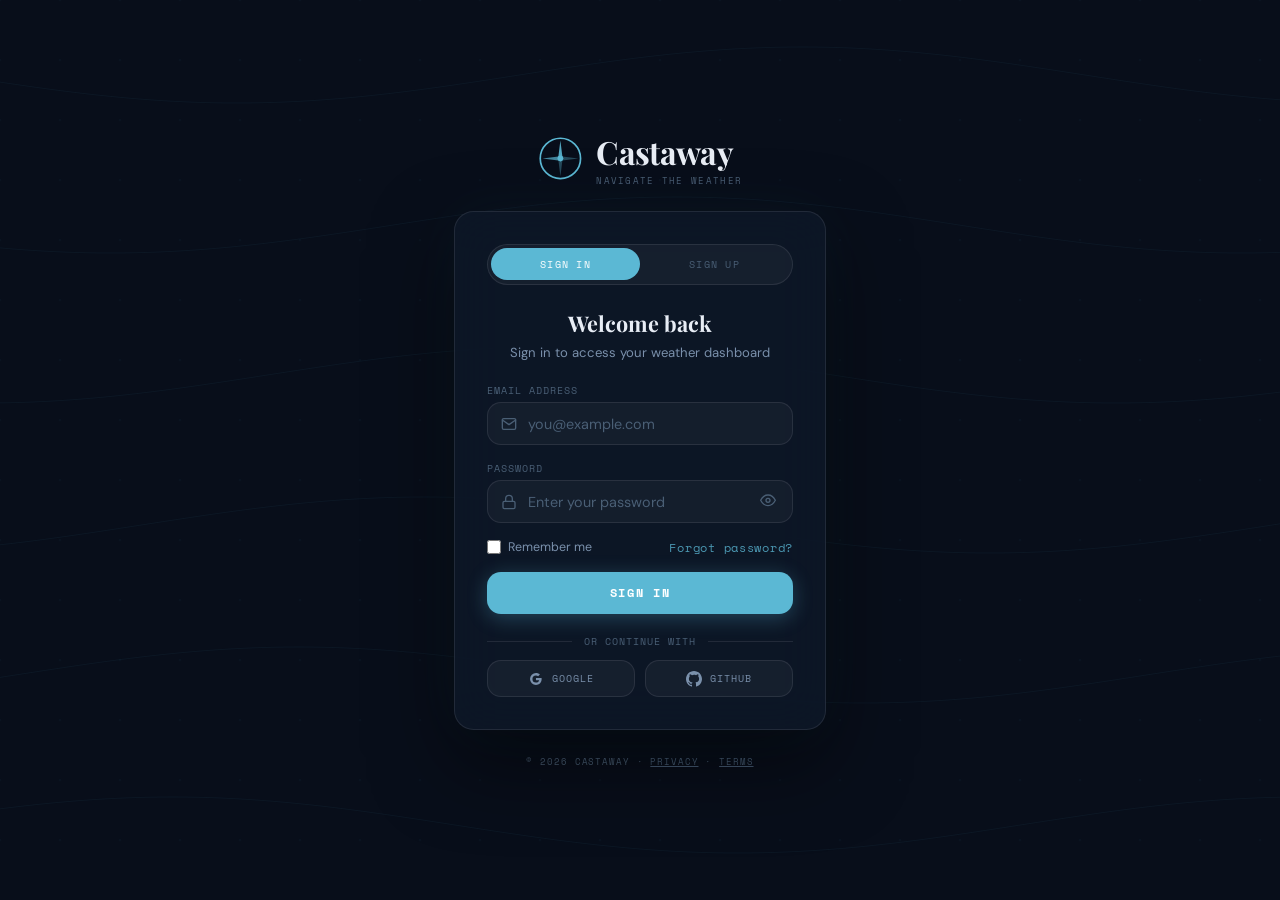
==== auth.html @ 6c0bb8aa "first commit" ====
<!DOCTYPE html>
<html lang="en">
<head>
  <meta charset="UTF-8"/>
  <meta name="viewport" content="width=device-width, initial-scale=1.0"/>
  <title>Castaway — Sign In</title>
  <link rel="preconnect" href="https://fonts.googleapis.com"/>
  <link rel="preconnect" href="https://fonts.gstatic.com" crossorigin/>
  <link href="https://fonts.googleapis.com/css2?family=Playfair+Display:ital,wght@0,400;0,700;1,400&family=Space+Mono:wght@400;700&family=DM+Sans:wght@300;400;500&display=swap" rel="stylesheet"/>
  <style>
    /* ── Variables ── */
    :root {
      --bg:          #080e1a;
      --bg-card:     #0d1829;
      --glass:       rgba(255,255,255,0.04);
      --border:      rgba(255,255,255,0.09);
      --border-focus:rgba(91,184,212,0.6);
      --text:        #e8edf5;
      --text-sub:    #7a90ab;
      --text-muted:  #4a5f75;
      --accent:      #5bb8d4;
      --accent-h:    #4aa8c4;
      --danger:      #e06c75;
      --success:     #4ec9a0;
      --radius:      0.875rem;
      --mono:        'Space Mono', monospace;
      --display:     'Playfair Display', serif;
      --body:        'DM Sans', sans-serif;
    }

    *, *::before, *::after { box-sizing: border-box; margin: 0; padding: 0; }

    body {
      background: var(--bg);
      color: var(--text);
      font-family: var(--body);
      min-height: 100vh;
      display: flex;
      align-items: center;
      justify-content: center;
      overflow: hidden;
    }

    /* ── Animated canvas ── */
    #bg-canvas { position: fixed; inset: 0; z-index: 0; pointer-events: none; }

    /* ── Auth wrapper ── */
    .auth-wrap {
      position: relative; z-index: 10;
      width: 100%; max-width: 420px;
      padding: 1.5rem;
      display: flex; flex-direction: column; gap: 1.5rem;
    }

    /* ── Logo ── */
    .auth-logo {
      display: flex; align-items: center; justify-content: center; gap: 0.85rem;
      text-decoration: none;
    }
    .auth-logo svg {
      width: 2.8rem; height: 2.8rem;
      color: var(--accent);
      animation: spin 30s linear infinite;
      flex-shrink: 0;
    }
    @keyframes spin { to { transform: rotate(360deg); } }
    .auth-logo-text { text-align: left; }
    .auth-brand { font-family: var(--display); font-size: 2rem; font-weight: 700; letter-spacing: -0.02em; color: var(--text); display: block; }
    .auth-tagline { font-family: var(--mono); font-size: 0.58rem; color: var(--text-muted); text-transform: uppercase; letter-spacing: 0.14em; display: block; margin-top: 0.1rem; }

    /* ── Card ── */
    .auth-card {
      background: rgba(13,24,41,0.85);
      border: 1px solid var(--border);
      border-radius: calc(var(--radius) * 1.4);
      backdrop-filter: blur(24px);
      -webkit-backdrop-filter: blur(24px);
      padding: 2rem;
      display: flex; flex-direction: column; gap: 1.5rem;
      box-shadow: 0 32px 80px rgba(0,0,0,0.5), 0 0 60px rgba(91,184,212,0.06);
    }

    /* ── Tab switcher ── */
    .tab-row {
      display: grid; grid-template-columns: 1fr 1fr;
      background: var(--glass);
      border: 1px solid var(--border);
      border-radius: 2rem; padding: 0.2rem;
    }
    .tab-btn {
      font-family: var(--mono); font-size: 0.65rem;
      text-transform: uppercase; letter-spacing: 0.12em;
      padding: 0.5rem; border-radius: 1.5rem;
      border: none; background: transparent;
      color: var(--text-muted); cursor: pointer;
      transition: all 0.25s ease;
    }
    .tab-btn.active { background: var(--accent); color: #fff; }

    /* ── Form title ── */
    .form-title {
      font-family: var(--display); font-size: 1.35rem; font-weight: 700;
      color: var(--text); text-align: center;
    }
    .form-subtitle {
      font-size: 0.82rem; color: var(--text-sub); text-align: center;
      margin-top: -1rem; line-height: 1.5;
    }

    /* ── Form ── */
    .auth-form { display: flex; flex-direction: column; gap: 1rem; }

    .field-group { display: flex; flex-direction: column; gap: 0.35rem; }
    .field-label {
      font-family: var(--mono); font-size: 0.6rem;
      text-transform: uppercase; letter-spacing: 0.1em;
      color: var(--text-muted);
    }
    .field-wrap { position: relative; }
    .field-icon {
      position: absolute; left: 0.9rem; top: 50%; transform: translateY(-50%);
      width: 1rem; height: 1rem;
      stroke: var(--text-muted); fill: none; stroke-width: 2;
      stroke-linecap: round; stroke-linejoin: round;
      pointer-events: none; transition: stroke 0.2s;
    }
    .field-input {
      width: 100%; padding: 0.7rem 0.9rem 0.7rem 2.5rem;
      background: rgba(255,255,255,0.035);
      border: 1px solid var(--border);
      border-radius: var(--radius);
      font-family: var(--body); font-size: 0.9rem;
      color: var(--text); outline: none;
      transition: border-color 0.25s, box-shadow 0.25s;
      caret-color: var(--accent);
    }
    .field-input::placeholder { color: var(--text-muted); }
    .field-input:focus {
      border-color: var(--border-focus);
      box-shadow: 0 0 0 3px rgba(91,184,212,0.1);
    }
    .field-input:focus + .field-icon,
    .field-wrap:focus-within .field-icon { stroke: var(--accent); }

    /* Eye toggle for password */
    .eye-btn {
      position: absolute; right: 0.85rem; top: 50%; transform: translateY(-50%);
      background: none; border: none; cursor: pointer; padding: 0.2rem;
      color: var(--text-muted); transition: color 0.2s;
    }
    .eye-btn:hover { color: var(--accent); }
    .eye-btn svg { width: 1rem; height: 1rem; stroke: currentColor; fill: none; stroke-width: 2; stroke-linecap: round; stroke-linejoin: round; }

    /* Password strength bar */
    .strength-wrap { display: none; flex-direction: column; gap: 0.3rem; }
    .strength-wrap.visible { display: flex; }
    .strength-bar { display: flex; gap: 3px; }
    .strength-seg {
      flex: 1; height: 3px; border-radius: 2px;
      background: var(--border); transition: background 0.3s;
    }
    .strength-seg.fill-weak   { background: var(--danger); }
    .strength-seg.fill-fair   { background: var(--accent-warm, #f0a458); }
    .strength-seg.fill-good   { background: var(--accent); }
    .strength-seg.fill-strong { background: var(--success); }
    .strength-label { font-family: var(--mono); font-size: 0.58rem; color: var(--text-muted); text-transform: uppercase; letter-spacing: 0.08em; }

    /* Field error */
    .field-error {
      font-family: var(--mono); font-size: 0.6rem;
      color: var(--danger); letter-spacing: 0.04em;
      display: none; margin-top: 0.1rem;
    }
    .field-error.visible { display: block; }
    .field-input.error { border-color: rgba(224,108,117,0.5); }
    .field-input.ok    { border-color: rgba(78,201,160,0.4); }

    /* Forgot + remember row */
    .form-extras {
      display: flex; align-items: center; justify-content: space-between;
      font-size: 0.78rem;
    }
    .remember-row { display: flex; align-items: center; gap: 0.45rem; cursor: pointer; }
    .remember-row input[type="checkbox"] { accent-color: var(--accent); width: 0.85rem; height: 0.85rem; cursor: pointer; }
    .remember-row span { color: var(--text-sub); font-size: 0.78rem; }
    .forgot-link { color: var(--accent); text-decoration: none; font-size: 0.75rem; font-family: var(--mono); letter-spacing: 0.06em; opacity: 0.8; transition: opacity 0.2s; }
    .forgot-link:hover { opacity: 1; }

    /* Submit button */
    .submit-btn {
      width: 100%; padding: 0.8rem;
      background: var(--accent); color: #fff;
      font-family: var(--mono); font-size: 0.72rem;
      text-transform: uppercase; letter-spacing: 0.14em;
      border: none; border-radius: var(--radius);
      cursor: pointer; font-weight: 700;
      transition: background 0.2s, transform 0.15s, box-shadow 0.2s;
      display: flex; align-items: center; justify-content: center; gap: 0.5rem;
      box-shadow: 0 4px 20px rgba(91,184,212,0.3);
    }
    .submit-btn:hover:not(:disabled) { background: var(--accent-h); transform: translateY(-1px); box-shadow: 0 6px 24px rgba(91,184,212,0.4); }
    .submit-btn:active { transform: translateY(0); }
    .submit-btn:disabled { opacity: 0.6; cursor: not-allowed; }
    .submit-btn .btn-spinner {
      display: none; width: 1rem; height: 1rem;
      border: 2px solid rgba(255,255,255,0.3);
      border-top-color: #fff; border-radius: 50%;
      animation: spin 0.7s linear infinite;
    }
    .submit-btn.loading .btn-spinner { display: block; }
    .submit-btn.loading .btn-text { display: none; }

    /* Divider */
    .auth-divider {
      display: flex; align-items: center; gap: 0.75rem;
      color: var(--text-muted); font-family: var(--mono); font-size: 0.6rem;
      text-transform: uppercase; letter-spacing: 0.1em;
    }
    .auth-divider::before, .auth-divider::after {
      content: ''; flex: 1; height: 1px; background: var(--border);
    }

    /* Social buttons */
    .social-row { display: grid; grid-template-columns: 1fr 1fr; gap: 0.65rem; }
    .social-btn {
      display: flex; align-items: center; justify-content: center; gap: 0.5rem;
      padding: 0.6rem; border-radius: var(--radius);
      border: 1px solid var(--border); background: var(--glass);
      color: var(--text-sub); font-family: var(--mono);
      font-size: 0.62rem; text-transform: uppercase; letter-spacing: 0.1em;
      cursor: pointer; transition: all 0.2s;
    }
    .social-btn:hover { border-color: var(--accent); color: var(--accent); }
    .social-btn svg { width: 1rem; height: 1rem; flex-shrink: 0; }

    /* Alert banner */
    .auth-alert {
      border-radius: var(--radius); padding: 0.7rem 1rem;
      font-family: var(--mono); font-size: 0.68rem; letter-spacing: 0.04em;
      display: none; align-items: center; gap: 0.6rem;
    }
    .auth-alert.visible { display: flex; }
    .auth-alert.error   { background: rgba(224,108,117,0.1); border: 1px solid rgba(224,108,117,0.3); color: var(--danger); }
    .auth-alert.success { background: rgba(78,201,160,0.1);  border: 1px solid rgba(78,201,160,0.3);  color: var(--success); }
    .auth-alert svg     { width: 1rem; height: 1rem; stroke: currentColor; fill: none; stroke-width: 2; stroke-linecap: round; stroke-linejoin: round; flex-shrink: 0; }

    /* Switch link */
    .auth-switch {
      text-align: center; font-size: 0.8rem; color: var(--text-sub);
    }
    .auth-switch a { color: var(--accent); text-decoration: none; font-weight: 500; }
    .auth-switch a:hover { text-decoration: underline; }

    /* Footer */
    .auth-footer {
      text-align: center; font-family: var(--mono);
      font-size: 0.55rem; color: var(--text-muted);
      text-transform: uppercase; letter-spacing: 0.1em; line-height: 1.8;
    }
    .auth-footer a { color: var(--text-muted); text-decoration: underline; opacity: 0.7; }

    /* ── Responsive ── */
    @media (max-width: 480px) {
      .auth-wrap { padding: 1rem; }
      .auth-card { padding: 1.5rem 1.25rem; }
      .auth-brand { font-size: 1.6rem; }
    }
  </style>
</head>
<body>

<canvas id="bg-canvas"></canvas>

<div class="auth-wrap">

  <!-- Logo -->
  <a class="auth-logo" href="#">
    <svg viewBox="0 0 40 40" fill="none" stroke="currentColor" stroke-width="1.5">
      <circle cx="20" cy="20" r="18"/>
      <circle cx="20" cy="20" r="2.5" fill="currentColor" stroke="none"/>
      <polygon points="20,4 22,20 20,23 18,20" fill="currentColor" stroke="none" opacity="0.9"/>
      <polygon points="20,36 22,20 20,17 18,20" fill="currentColor" stroke="none" opacity="0.35"/>
      <polygon points="36,20 20,22 17,20 20,18" fill="currentColor" stroke="none" opacity="0.35"/>
      <polygon points="4,20 20,22 23,20 20,18" fill="currentColor" stroke="none" opacity="0.7"/>
    </svg>
    <div class="auth-logo-text">
      <span class="auth-brand">Castaway</span>
      <span class="auth-tagline">Navigate the weather</span>
    </div>
  </a>

  <!-- Card -->
  <div class="auth-card">

    <!-- Tab row -->
    <div class="tab-row">
      <button class="tab-btn active" id="tabLogin"  onclick="switchTab('login')">Sign In</button>
      <button class="tab-btn"        id="tabSignup" onclick="switchTab('signup')">Sign Up</button>
    </div>

    <!-- Alert banner -->
    <div class="auth-alert" id="authAlert">
      <svg id="alertIcon" viewBox="0 0 24 24"><circle cx="12" cy="12" r="10"/><line x1="12" y1="8" x2="12" y2="12"/><line x1="12" y1="16" x2="12.01" y2="16"/></svg>
      <span id="alertText"></span>
    </div>

    <!-- ── LOGIN FORM ── -->
    <div id="loginSection">
      <div class="form-title">Welcome back</div>
      <div class="form-subtitle" style="margin-top:0.4rem">Sign in to access your weather dashboard</div>

      <form class="auth-form" id="loginForm" style="margin-top:1.25rem" novalidate>

        <div class="field-group">
          <label class="field-label" for="loginEmail">Email address</label>
          <div class="field-wrap">
            <input class="field-input" type="email" id="loginEmail" placeholder="you@example.com" autocomplete="email"/>
            <svg class="field-icon" viewBox="0 0 24 24"><path d="M4 4h16c1.1 0 2 .9 2 2v12c0 1.1-.9 2-2 2H4c-1.1 0-2-.9-2-2V6c0-1.1.9-2 2-2z"/><polyline points="22,6 12,13 2,6"/></svg>
          </div>
          <span class="field-error" id="loginEmailErr"></span>
        </div>

        <div class="field-group">
          <label class="field-label" for="loginPassword">Password</label>
          <div class="field-wrap">
            <input class="field-input" type="password" id="loginPassword" placeholder="Enter your password" autocomplete="current-password"/>
            <svg class="field-icon" viewBox="0 0 24 24"><rect x="3" y="11" width="18" height="11" rx="2" ry="2"/><path d="M7 11V7a5 5 0 0 1 10 0v4"/></svg>
            <button type="button" class="eye-btn" onclick="toggleEye('loginPassword',this)" tabindex="-1" aria-label="Toggle password visibility">
              <svg viewBox="0 0 24 24"><path d="M1 12s4-8 11-8 11 8 11 8-4 8-11 8-11-8-11-8z"/><circle cx="12" cy="12" r="3"/></svg>
            </button>
          </div>
          <span class="field-error" id="loginPassErr"></span>
        </div>

        <div class="form-extras">
          <label class="remember-row">
            <input type="checkbox" id="rememberMe"/>
            <span>Remember me</span>
          </label>
          <a class="forgot-link" href="#" onclick="showForgot(event)">Forgot password?</a>
        </div>

        <button class="submit-btn" type="submit" id="loginBtn">
          <span class="btn-text">Sign In</span>
          <div class="btn-spinner"></div>
        </button>

      </form>

      <div class="auth-divider" style="margin-top:1.25rem">or continue with</div>

      <div class="social-row" style="margin-top:0.75rem">
        <button class="social-btn" onclick="socialAuth('Google')">
          <svg viewBox="0 0 24 24" fill="none"><path d="M20.283 10.356h-8.327v3.451h4.792c-.446 2.193-2.313 3.453-4.792 3.453a5.27 5.27 0 0 1-5.279-5.28 5.27 5.27 0 0 1 5.279-5.279c1.259 0 2.397.447 3.29 1.178l2.6-2.599c-1.584-1.381-3.615-2.233-5.89-2.233a8.908 8.908 0 0 0-8.934 8.934 8.908 8.908 0 0 0 8.934 8.934c4.467 0 8.529-3.249 8.529-8.934 0-.528-.081-1.097-.202-1.625z" fill="currentColor"/></svg>
          Google
        </button>
        <button class="social-btn" onclick="socialAuth('GitHub')">
          <svg viewBox="0 0 24 24" fill="currentColor"><path d="M12 0C5.374 0 0 5.373 0 12c0 5.302 3.438 9.8 8.207 11.387.599.111.793-.261.793-.577v-2.234c-3.338.726-4.033-1.416-4.033-1.416-.546-1.387-1.333-1.756-1.333-1.756-1.089-.745.083-.729.083-.729 1.205.084 1.839 1.237 1.839 1.237 1.07 1.834 2.807 1.304 3.492.997.107-.775.418-1.305.762-1.604-2.665-.305-5.467-1.334-5.467-5.931 0-1.311.469-2.381 1.236-3.221-.124-.303-.535-1.524.117-3.176 0 0 1.008-.322 3.301 1.23A11.509 11.509 0 0 1 12 5.803c1.02.005 2.047.138 3.006.404 2.291-1.552 3.297-1.23 3.297-1.23.653 1.653.242 2.874.118 3.176.77.84 1.235 1.911 1.235 3.221 0 4.609-2.807 5.624-5.479 5.921.43.372.823 1.102.823 2.222v3.293c0 .319.192.694.801.576C20.566 21.797 24 17.3 24 12c0-6.627-5.373-12-12-12z"/></svg>
          GitHub
        </button>
      </div>
    </div>

    <!-- ── SIGNUP FORM ── -->
    <div id="signupSection" style="display:none">
      <div class="form-title">Create account</div>
      <div class="form-subtitle" style="margin-top:0.4rem">Join Castaway and start navigating the weather</div>

      <form class="auth-form" id="signupForm" style="margin-top:1.25rem" novalidate>

        <div class="field-group">
          <label class="field-label" for="signupName">Full name</label>
          <div class="field-wrap">
            <input class="field-input" type="text" id="signupName" placeholder="Your name" autocomplete="name"/>
            <svg class="field-icon" viewBox="0 0 24 24"><path d="M20 21v-2a4 4 0 0 0-4-4H8a4 4 0 0 0-4 4v2"/><circle cx="12" cy="7" r="4"/></svg>
          </div>
          <span class="field-error" id="signupNameErr"></span>
        </div>

        <div class="field-group">
          <label class="field-label" for="signupEmail">Email address</label>
          <div class="field-wrap">
            <input class="field-input" type="email" id="signupEmail" placeholder="you@example.com" autocomplete="email"/>
            <svg class="field-icon" viewBox="0 0 24 24"><path d="M4 4h16c1.1 0 2 .9 2 2v12c0 1.1-.9 2-2 2H4c-1.1 0-2-.9-2-2V6c0-1.1.9-2 2-2z"/><polyline points="22,6 12,13 2,6"/></svg>
          </div>
          <span class="field-error" id="signupEmailErr"></span>
        </div>

        <div class="field-group">
          <label class="field-label" for="signupPassword">Password</label>
          <div class="field-wrap">
            <input class="field-input" type="password" id="signupPassword" placeholder="Create a password" autocomplete="new-password" oninput="checkStrength(this.value)"/>
            <svg class="field-icon" viewBox="0 0 24 24"><rect x="3" y="11" width="18" height="11" rx="2" ry="2"/><path d="M7 11V7a5 5 0 0 1 10 0v4"/></svg>
            <button type="button" class="eye-btn" onclick="toggleEye('signupPassword',this)" tabindex="-1" aria-label="Toggle password visibility">
              <svg viewBox="0 0 24 24"><path d="M1 12s4-8 11-8 11 8 11 8-4 8-11 8-11-8-11-8z"/><circle cx="12" cy="12" r="3"/></svg>
            </button>
          </div>
          <div class="strength-wrap" id="strengthWrap">
            <div class="strength-bar">
              <div class="strength-seg" id="s1"></div>
              <div class="strength-seg" id="s2"></div>
              <div class="strength-seg" id="s3"></div>
              <div class="strength-seg" id="s4"></div>
            </div>
            <span class="strength-label" id="strengthLabel">—</span>
          </div>
          <span class="field-error" id="signupPassErr"></span>
        </div>

        <div class="field-group">
          <label class="field-label" for="signupConfirm">Confirm password</label>
          <div class="field-wrap">
            <input class="field-input" type="password" id="signupConfirm" placeholder="Repeat your password" autocomplete="new-password"/>
            <svg class="field-icon" viewBox="0 0 24 24"><rect x="3" y="11" width="18" height="11" rx="2" ry="2"/><path d="M7 11V7a5 5 0 0 1 10 0v4"/></svg>
          </div>
          <span class="field-error" id="signupConfirmErr"></span>
        </div>

        <button class="submit-btn" type="submit" id="signupBtn">
          <span class="btn-text">Create Account</span>
          <div class="btn-spinner"></div>
        </button>

        <p style="font-size:0.72rem;color:var(--text-muted);text-align:center;line-height:1.6">
          By signing up you agree to our <a href="#" style="color:var(--accent)">Terms</a> and <a href="#" style="color:var(--accent)">Privacy Policy</a>
        </p>

      </form>
    </div>

  </div>

  <!-- Footer -->
  <div class="auth-footer">
    © 2026 Castaway · <a href="#">Privacy</a> · <a href="#">Terms</a>
  </div>

</div>

<script>
'use strict';

/* ── Canvas background ── */
(function() {
  const canvas = document.getElementById('bg-canvas');
  const ctx    = canvas.getContext('2d');
  let   offset = 0;

  function resize() { canvas.width = window.innerWidth; canvas.height = window.innerHeight; }
  resize();
  window.addEventListener('resize', resize);

  function draw() {
    ctx.clearRect(0, 0, canvas.width, canvas.height);
    for (let i = 0; i < 6; i++) {
      const yBase = (canvas.height / 6) * (i + 0.5);
      ctx.beginPath();
      ctx.strokeStyle = 'rgba(91,184,212,0.055)';
      ctx.lineWidth   = 1;
      for (let x = 0; x <= canvas.width; x += 2) {
        const y = yBase + Math.sin((x / 180) + offset + i * 0.7) * 28;
        x === 0 ? ctx.moveTo(x, y) : ctx.lineTo(x, y);
      }
      ctx.stroke();
    }
    for (let x = 0; x < canvas.width; x += 60) {
      for (let y = 0; y < canvas.height; y += 60) {
        ctx.beginPath();
        ctx.fillStyle = 'rgba(91,184,212,0.03)';
        ctx.arc(x, y, 1.5, 0, Math.PI * 2);
        ctx.fill();
      }
    }
    offset += 0.008;
    requestAnimationFrame(draw);
  }
  draw();
})();

/* ── Auth storage helpers ── */
const USERS_KEY   = 'castaway_users';
const SESSION_KEY = 'castaway_session';

function getUsers() {
  return JSON.parse(localStorage.getItem(USERS_KEY) || '{}');
}
function saveUsers(users) {
  localStorage.setItem(USERS_KEY, JSON.stringify(users));
}
function getSession() {
  return JSON.parse(localStorage.getItem(SESSION_KEY) || 'null');
}
function saveSession(user, remember) {
  const session = { email: user.email, name: user.name, ts: Date.now(), remember };
  localStorage.setItem(SESSION_KEY, JSON.stringify(session));
  if (!remember) {
    // Mark as session-only so we can clear on next fresh load
    sessionStorage.setItem('castaway_session_live', '1');
  }
}

/* ── Redirect if already logged in ── */
(function checkSession() {
  const s = getSession();
  if (!s) return;
  const isRemembered = s.remember;
  const isSessionAlive = sessionStorage.getItem('castaway_session_live');
  if (isRemembered || isSessionAlive) {
    window.location.replace('index.html');
  } else {
    // Session cookie gone — clear stored session
    localStorage.removeItem(SESSION_KEY);
  }
})();

/* ── Tab switching ── */
function switchTab(tab) {
  document.getElementById('loginSection').style.display  = tab === 'login'  ? 'block' : 'none';
  document.getElementById('signupSection').style.display = tab === 'signup' ? 'block' : 'none';
  document.getElementById('tabLogin').classList.toggle('active',  tab === 'login');
  document.getElementById('tabSignup').classList.toggle('active', tab === 'signup');
  clearAlert();
}

/* ── Alert ── */
function showAlert(msg, type = 'error') {
  const el   = document.getElementById('authAlert');
  const icon = document.getElementById('alertIcon');
  el.className = `auth-alert ${type} visible`;
  document.getElementById('alertText').textContent = msg;
  if (type === 'success') {
    icon.innerHTML = '<polyline points="20 6 9 17 4 12"/>';
  } else {
    icon.innerHTML = '<circle cx="12" cy="12" r="10"/><line x1="12" y1="8" x2="12" y2="12"/><line x1="12" y1="16" x2="12.01" y2="16"/>';
  }
}
function clearAlert() {
  document.getElementById('authAlert').className = 'auth-alert';
}

/* ── Field helpers ── */
function setFieldState(inputId, errId, ok, msg) {
  const input = document.getElementById(inputId);
  const err   = document.getElementById(errId);
  input.classList.toggle('error', !ok);
  input.classList.toggle('ok',     ok);
  err.textContent = msg || '';
  err.classList.toggle('visible', !!msg && !ok);
}

/* ── Password strength ── */
function checkStrength(val) {
  const wrap = document.getElementById('strengthWrap');
  if (!val) { wrap.classList.remove('visible'); return; }
  wrap.classList.add('visible');

  let score = 0;
  if (val.length >= 8)          score++;
  if (/[A-Z]/.test(val))        score++;
  if (/[0-9]/.test(val))        score++;
  if (/[^A-Za-z0-9]/.test(val)) score++;

  const segs   = ['s1','s2','s3','s4'];
  const fills  = ['fill-weak','fill-fair','fill-good','fill-strong'];
  const labels = ['Weak','Fair','Good','Strong'];
  segs.forEach((id, i) => {
    document.getElementById(id).className = 'strength-seg' + (i < score ? ' ' + fills[score-1] : '');
  });
  document.getElementById('strengthLabel').textContent = score > 0 ? labels[score-1] : '—';
}

/* ── Eye toggle ── */
function toggleEye(inputId, btn) {
  const input = document.getElementById(inputId);
  const isPass = input.type === 'password';
  input.type = isPass ? 'text' : 'password';
  btn.querySelector('svg').innerHTML = isPass
    ? '<path d="M17.94 17.94A10.07 10.07 0 0 1 12 20c-7 0-11-8-11-8a18.45 18.45 0 0 1 5.06-5.94M9.9 4.24A9.12 9.12 0 0 1 12 4c7 0 11 8 11 8a18.5 18.5 0 0 1-2.16 3.19m-6.72-1.07a3 3 0 1 1-4.24-4.24"/><line x1="1" y1="1" x2="23" y2="23"/>'
    : '<path d="M1 12s4-8 11-8 11 8 11 8-4 8-11 8-11-8-11-8z"/><circle cx="12" cy="12" r="3"/>';
}

/* ── Forgot password ── */
function showForgot(e) {
  e.preventDefault();
  const email = document.getElementById('loginEmail').value.trim();
  if (!email) {
    showAlert('Enter your email first, then click "Forgot password".', 'error');
    document.getElementById('loginEmail').focus();
    return;
  }
  // Simulate reset — in production this would hit an API
  const users = getUsers();
  if (!users[email.toLowerCase()]) {
    showAlert('No account found with that email address.', 'error');
    return;
  }
  showAlert(`Password reset link sent to ${email}. Check your inbox. (Demo: no email actually sent)`, 'success');
}

/* ── Social auth stub ── */
function socialAuth(provider) {
  showAlert(`${provider} sign-in is not configured yet. Use email/password for now.`, 'error');
}

/* ── Validate email ── */
function isValidEmail(e) { return /^[^\s@]+@[^\s@]+\.[^\s@]+$/.test(e); }

/* ── Simulate network delay ── */
function fakeDelay(ms) { return new Promise(r => setTimeout(r, ms)); }

/* ── Set button loading ── */
function setLoading(btnId, on) {
  document.getElementById(btnId).classList.toggle('loading', on);
  document.getElementById(btnId).disabled = on;
}

/* ── LOGIN ── */
document.getElementById('loginForm').addEventListener('submit', async function(e) {
  e.preventDefault();
  clearAlert();

  const email = document.getElementById('loginEmail').value.trim();
  const pass  = document.getElementById('loginPassword').value;
  let   valid = true;

  if (!email || !isValidEmail(email)) {
    setFieldState('loginEmail', 'loginEmailErr', false, 'Enter a valid email address');
    valid = false;
  } else {
    setFieldState('loginEmail', 'loginEmailErr', true, '');
  }

  if (!pass) {
    setFieldState('loginPassword', 'loginPassErr', false, 'Password is required');
    valid = false;
  } else {
    setFieldState('loginPassword', 'loginPassErr', true, '');
  }

  if (!valid) return;

  setLoading('loginBtn', true);
  await fakeDelay(900);

  const users = getUsers();
  const user  = users[email.toLowerCase()];

  if (!user || user.password !== btoa(pass)) {
    setLoading('loginBtn', false);
    showAlert('Incorrect email or password. Please try again.');
    setFieldState('loginEmail',    'loginEmailErr', false, '');
    setFieldState('loginPassword', 'loginPassErr',  false, '');
    return;
  }

  const remember = document.getElementById('rememberMe').checked;
  saveSession(user, remember);
  showAlert('Welcome back, ' + user.name + '! Taking you to your dashboard…', 'success');

  await fakeDelay(700);
  window.location.href = 'index.html';
});

/* ── SIGNUP ── */
document.getElementById('signupForm').addEventListener('submit', async function(e) {
  e.preventDefault();
  clearAlert();

  const name    = document.getElementById('signupName').value.trim();
  const email   = document.getElementById('signupEmail').value.trim();
  const pass    = document.getElementById('signupPassword').value;
  const confirm = document.getElementById('signupConfirm').value;
  let   valid   = true;

  if (name.length < 2) {
    setFieldState('signupName', 'signupNameErr', false, 'Name must be at least 2 characters'); valid = false;
  } else {
    setFieldState('signupName', 'signupNameErr', true, '');
  }

  if (!email || !isValidEmail(email)) {
    setFieldState('signupEmail', 'signupEmailErr', false, 'Enter a valid email address'); valid = false;
  } else {
    setFieldState('signupEmail', 'signupEmailErr', true, '');
  }

  if (pass.length < 8) {
    setFieldState('signupPassword', 'signupPassErr', false, 'Password must be at least 8 characters'); valid = false;
  } else {
    setFieldState('signupPassword', 'signupPassErr', true, '');
  }

  if (pass !== confirm) {
    setFieldState('signupConfirm', 'signupConfirmErr', false, 'Passwords do not match'); valid = false;
  } else if (confirm) {
    setFieldState('signupConfirm', 'signupConfirmErr', true, '');
  }

  if (!valid) return;

  setLoading('signupBtn', true);
  await fakeDelay(1000);

  const users = getUsers();
  if (users[email.toLowerCase()]) {
    setLoading('signupBtn', false);
    setFieldState('signupEmail', 'signupEmailErr', false, 'An account with this email already exists');
    showAlert('This email is already registered. Try signing in instead.');
    return;
  }

  const newUser = { name, email: email.toLowerCase(), password: btoa(pass), createdAt: Date.now() };
  users[email.toLowerCase()] = newUser;
  saveUsers(users);
  saveSession(newUser, true);

  showAlert('Account created! Welcome to Castaway, ' + name + ' ✦', 'success');
  await fakeDelay(800);
  window.location.href = 'index.html';
});

/* ── Clear field error on input ── */
['loginEmail','loginPassword','signupName','signupEmail','signupPassword','signupConfirm'].forEach(id => {
  const el = document.getElementById(id);
  if (!el) return;
  el.addEventListener('input', function() {
    this.classList.remove('error','ok');
    const errId = id + 'Err';
    const err   = document.getElementById(errId);
    if (err) { err.textContent = ''; err.classList.remove('visible'); }
  });
});
</script>
</body>
</html>
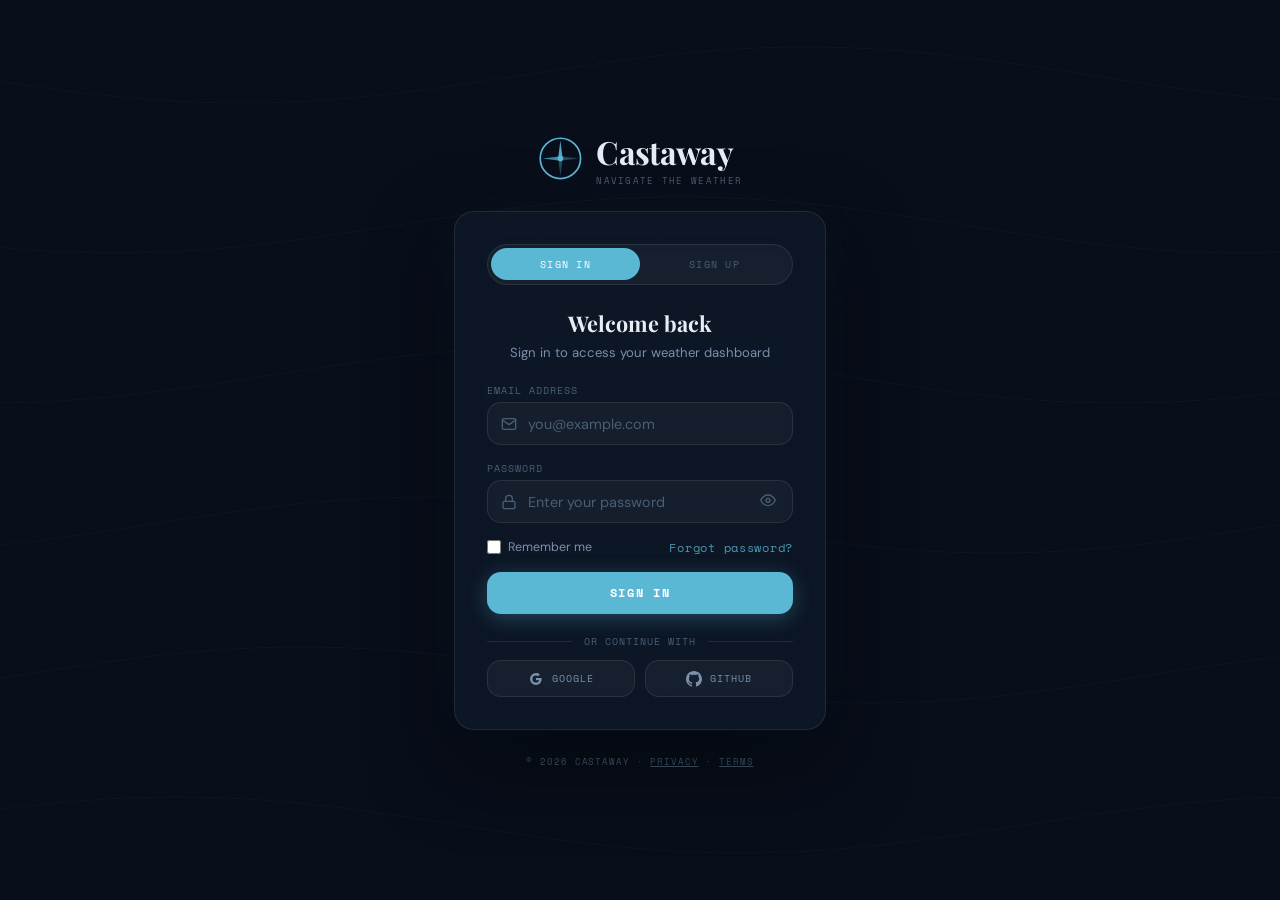
==== commit c515c6fa: "Fix file references for GitHub Pages" ====
--- a/auth.html
+++ b/auth.html
@@ -506,7 +506,7 @@
   const isRemembered = s.remember;
   const isSessionAlive = sessionStorage.getItem('castaway_session_live');
   if (isRemembered || isSessionAlive) {
-    window.location.replace('index.html');
+    window.location.replace('dashboard.html');
   } else {
     // Session cookie gone — clear stored session
     localStorage.removeItem(SESSION_KEY);
@@ -658,7 +658,7 @@
   showAlert('Welcome back, ' + user.name + '! Taking you to your dashboard…', 'success');
 
   await fakeDelay(700);
-  window.location.href = 'index.html';
+  window.location.href = 'dashboard.html';
 });
 
 /* ── SIGNUP ── */
@@ -716,7 +716,7 @@
 
   showAlert('Account created! Welcome to Castaway, ' + name + ' ✦', 'success');
   await fakeDelay(800);
-  window.location.href = 'index.html';
+  window.location.href = 'dashboard.html';
 });
 
 /* ── Clear field error on input ── */
